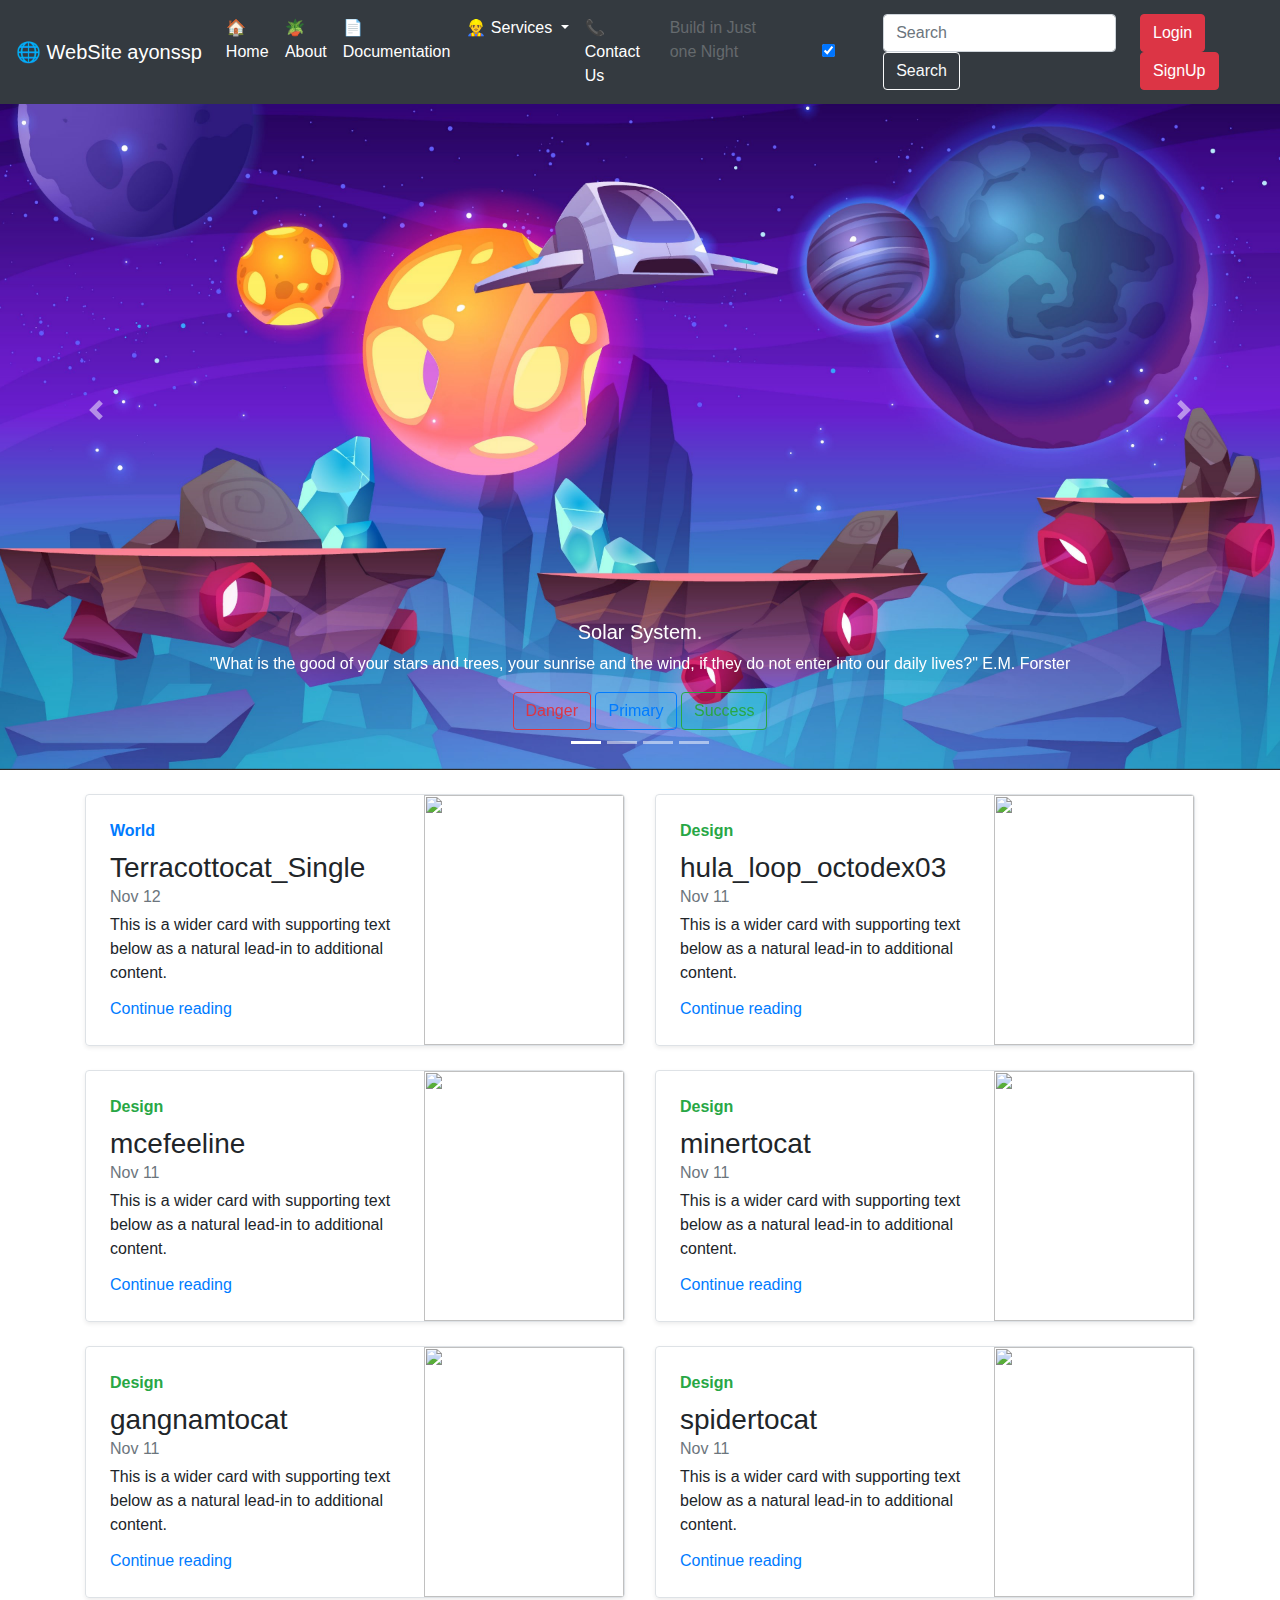
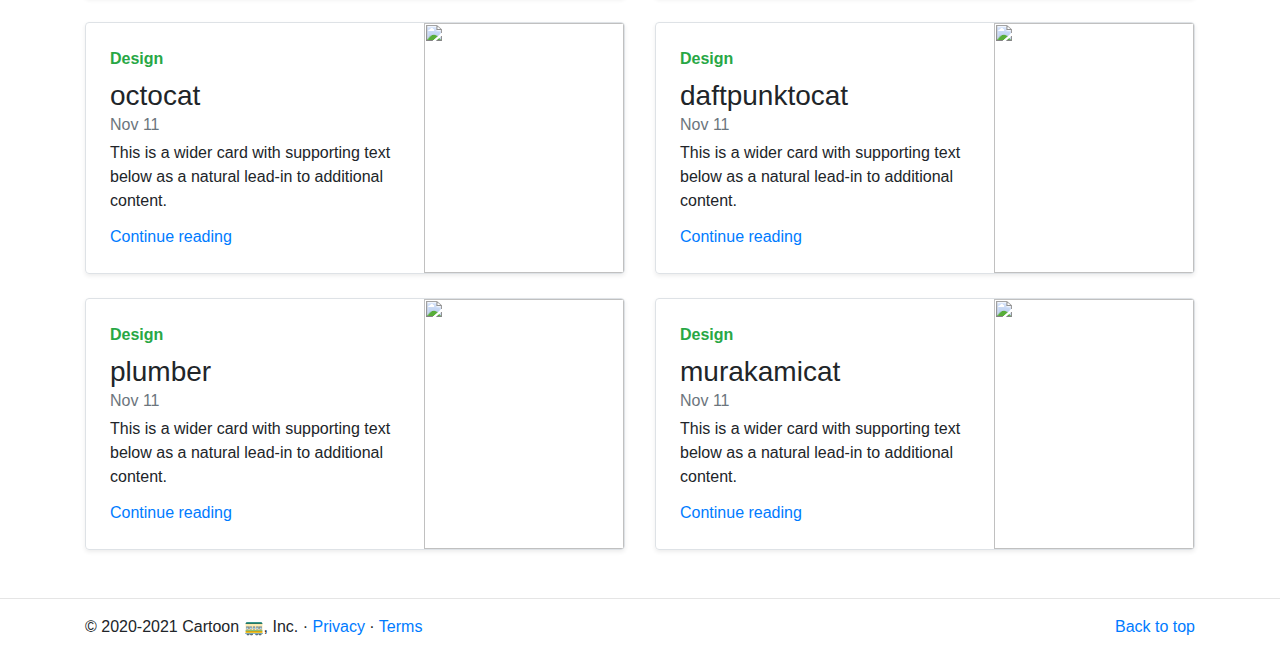
==== index.html @ f6e709a8 "Website is done" ====
<!doctype html>
<html lang="en">

<head>
  <meta charset="utf-8">
  <meta name="viewport" content="width=device-width, initial-scale=1">
  <title>Bootstrap demo</title>
  <link rel="stylesheet" href="https://stackpath.bootstrapcdn.com/bootstrap/4.5.2/css/bootstrap.min.css"
    integrity="sha384-JcKb8q3iqJ61gNV9KGb8thSsNjpSL0n8PARn9HuZOnIxN0hoP+VmmDGMN5t9UJ0Z" crossorigin="anonymous" />
  <script src="https://code.jquery.com/jquery-3.5.1.slim.min.js"
    integrity="sha384-DfXdz2htPH0lsSSs5nCTpuj/zy4C+OGpamoFVy38MVBnE+IbbVYUew+OrCXaRkfj"
    crossorigin="anonymous"></script>
  <script src="https://cdn.jsdelivr.net/npm/popper.js@1.16.1/dist/umd/popper.min.js"
    integrity="sha384-9/reFTGAW83EW2RDu2S0VKaIzap3H66lZH81PoYlFhbGU+6BZp6G7niu735Sk7lN"
    crossorigin="anonymous"></script>
  <script src="https://stackpath.bootstrapcdn.com/bootstrap/4.5.2/js/bootstrap.min.js"
    integrity="sha384-B4gt1jrGC7Jh4AgTPSdUtOBvfO8shuf57BaghqFfPlYxofvL8/KUEfYiJOMMV+rV"
    crossorigin="anonymous"></script>


  <!-- extra -->
  <link href="https://cdn.jsdelivr.net/gh/gitbrent/bootstrap4-toggle@3.6.1/css/bootstrap4-toggle.min.css"
    rel="stylesheet">
  <script src="https://cdn.jsdelivr.net/gh/gitbrent/bootstrap4-toggle@3.6.1/js/bootstrap4-toggle.min.js"></script>



</head>

<body>

  <nav class="navbar navbar-expand-lg fixed-top navbar-dark bg-dark">
    <a class="navbar-brand" href="https://linktr.ee/AYON_SSP">🌐 WebSite ayonssp </a>
    <button class="navbar-toggler" type="button" data-toggle="collapse" data-target="#navbarSupportedContent"
      aria-controls="navbarSupportedContent" aria-expanded="false" aria-label="Toggle navigation">
      <span class="navbar-toggler-icon"></span>
    </button>

    <div class="collapse navbar-collapse" id="navbarSupportedContent">
      <ul class="navbar-nav mr-auto">
        <li class="nav-item active">
          <a class="nav-link" href="#">🏠 Home <span class="sr-only">(current)</span></a>
        </li>
        <li class="nav-item active">
          <a class="nav-link" href="/about.html">🪴 About </a>
        </li>
        </li>
        <li class="nav-item active">
          <a class="nav-link" href="/docs">📄 Documentation </a>
        </li>
        <li class="nav-item dropdown active">
          <a class="nav-link dropdown-toggle" href="#" id="navbarDropdown" role="button" data-toggle="dropdown"
            aria-haspopup="true" aria-expanded="false">
            👷‍♂️ Services
          </a>
          <div class="dropdown-menu" aria-labelledby="navbarDropdown">
            <a class="dropdown-item" href="/services"> Freelancing </a>
            <a class="dropdown-item" href="#">Another action</a>
            <div class="dropdown-divider"></div>
            <a class="dropdown-item" href="#">Something else here</a>
          </div>
        </li>
        <li class="nav-item active">
          <a class="nav-link" href="/contact.html">📞 Contact Us </a>
        </li>
        <li class="nav-item">
          <a class="nav-link disabled" href="/contact" tabindex="-1" aria-disabled="true"> Build in Just one
            Night </a>
        </li>
        <li class="nav-item">
        </li>
      </ul>
      <div class="custom-control custom-switch mr-5">
        <input id="chkToggle2" type="checkbox" checked data-toggle="toggle" data-onstyle="outline-light"
          data-offstyle="outline-dark" data-style="border">
      </div>
      <form class="form-inline my-2 my-lg-0">
        <input class="form-control mr-sm-2" type="search" placeholder="Search" aria-label="Search">
        <button class="btn btn-outline-light my-2 my-sm-0" type="submit">Search</button>
      </form>
      <div class="mx-2">
        <button class="btn btn-danger" data-toggle="modal" data-target="#loginModal">Login</button>
        <button class="btn btn-danger" data-toggle="modal" data-target="#signupModal">SignUp</button>
      </div>
    </div>
  </nav>

  <div style="height: 50px;"></div>


  <!-- Login Modal -->
  <div class="modal fade" id="loginModal" tabindex="-1" role="dialog" aria-labelledby="loginModalLabel"
    aria-hidden="true">
    <div class="modal-dialog" role="document">
      <div class="modal-content">
        <div class="modal-header">
          <h5 class="modal-title" id="exampleModalLabel">Login to iCoder</h5>
          <button type="button" class="close" data-dismiss="modal" aria-label="Close">
            <span aria-hidden="true">&times;</span>
          </button>
        </div>
        <div class="modal-body">
          <form>
            <div class="form-group">
              <label for="exampleInputEmail1">Email address</label>
              <input type="email" class="form-control" id="exampleInputEmail1" aria-describedby="emailHelp">
              <small id="emailHelp" class="form-text text-muted">We'll never share your email with anyone else.</small>
            </div>
            <div class="form-group">
              <label for="exampleInputPassword1">Password</label>
              <input type="password" class="form-control" id="exampleInputPassword1">
            </div>
            <div class="form-group form-check">
              <input type="checkbox" class="form-check-input" id="exampleCheck1">
              <label class="form-check-label" for="exampleCheck1">Check me out</label>
            </div>
            <button type="submit" class="btn btn-primary">Login</button>
          </form>
        </div>
        <div class="modal-footer">
          <button type="button" class="btn btn-secondary" data-dismiss="modal">Close</button>
        </div>
      </div>
    </div>
  </div>


  <!-- Sign Up Modal -->
  <div class="modal fade" id="signupModal" tabindex="-1" role="dialog" aria-labelledby="signupModalLabel"
    aria-hidden="true">
    <div class="modal-dialog" role="document">
      <div class="modal-content">
        <div class="modal-header">
          <h5 class="modal-title" id="exampleModalLabel">Get an iCoder Account</h5>
          <button type="button" class="close" data-dismiss="modal" aria-label="Close">
            <span aria-hidden="true">&times;</span>
          </button>
        </div>
        <div class="modal-body">
          <form>
            <div class="form-group">
              <label for="exampleInputEmail1">Email address</label>
              <input type="email" class="form-control" id="exampleInputEmail1" aria-describedby="emailHelp">
              <small id="emailHelp" class="form-text text-muted">We'll never share your email with anyone else.</small>
            </div>
            <div class="form-group">
              <label for="exampleInputPassword1">Password</label>
              <input type="password" class="form-control" id="exampleInputPassword1">
            </div>
            <div class="form-group">
              <label for="cexampleInputPassword1">Confirm Password</label>
              <input type="password" class="form-control" id="cexampleInputPassword1">
            </div>

            <button type="submit" class="btn btn-primary">Creat Account</button>
          </form>
        </div>
        <div class="modal-footer">
          <button type="button" class="btn btn-secondary" data-dismiss="modal">Close</button>
        </div>
      </div>
    </div>
  </div>




  <div id="carouselExampleCaptions" class="carousel slide carousel-fade" data-ride="carousel">
    <ol class="carousel-indicators">
      <li data-target="#carouselExampleCaptions" data-slide-to="0" class="active"></li>
      <li data-target="#carouselExampleCaptions" data-slide-to="1"></li>
      <li data-target="#carouselExampleCaptions" data-slide-to="2"></li>
      <li data-target="#carouselExampleCaptions" data-slide-to="3"></li>
    </ol>
    <div class="carousel-inner">
      <div class="carousel-item active">
        <img src="images/a1.png" style="max-width: 100%;" class="d-block w-100" alt="...">
        <div class="carousel-caption d-none d-md-block">
          <h5>Solar System.</h5>
          <p>"What is the good of your stars and trees, your sunrise and the wind, if they do not enter into our daily
            lives?" E.M. Forster</p>
          <button type="button" class="btn btn-outline-danger">Danger</button>
          <button type="button" class="btn btn-outline-primary">Primary</button>
          <button type="button" class="btn btn-outline-success">Success</button>
        </div>
      </div>
      <div class="carousel-item">
        <img src="images/a2.png" style="max-width: 100%;" class="d-block w-100" alt="...">
        <div class="carousel-caption d-none d-md-block">
          <h5>Stars.</h5>
          <p>"The tree which moves some to tears of joy is in the eyes of others only a green thing which stands in the
            way. Some see nature all ridicule and deformity, and by these I shall not regulate my propositions. And some
            see no nature at all. But to the eyes of the man of imagination, nature is imagination itself." William
            Blake</p>
          <button type="button" class="btn btn-outline-danger">Danger</button>
          <button type="button" class="btn btn-outline-primary">Primary</button>
          <button type="button" class="btn btn-outline-success">Success</button>
        </div>
      </div>
      <div class="carousel-item">
        <img src="images/a3.png" style="max-width: 100%;" class="d-block w-100" alt="...">
        <div class="carousel-caption d-none d-md-block">
          <h5>Galaxies</h5>
          <p>No one is dumb who is curious. The people who don't ask questions remain clueless throughout their lives.
          </p>
          <button type="button" class="btn btn-outline-danger">Danger</button>
          <button type="button" class="btn btn-outline-primary">Primary</button>
          <button type="button" class="btn btn-outline-success">Success</button>
        </div>
      </div>
      <div class="carousel-item">
        <img src="images/a4.png" style="max-width: 100%;" class="d-block w-100" alt="...">
        <div class="carousel-caption d-none d-md-block">
          <h5>Third slide label</h5>
          <p>You have to grow from the inside out. None can teach you, none can make you spiritual. There is no other
            teacher but your own soul.</p>
          <button type="button" class="btn btn-outline-danger">Danger</button>
          <button type="button" class="btn btn-outline-primary">Primary</button>
          <button type="button" class="btn btn-outline-success">Success</button>
        </div>
      </div>
    </div>
    <a class="carousel-control-prev" href="#carouselExampleCaptions" role="button" data-slide="prev">
      <span class="carousel-control-prev-icon" aria-hidden="true"></span>
      <span class="sr-only">Previous</span>
    </a>
    <a class="carousel-control-next" href="#carouselExampleCaptions" role="button" data-slide="next">
      <span class="carousel-control-next-icon" aria-hidden="true"></span>
      <span class="sr-only">Next</span>
    </a>
  </div>


  <div class="container">

    <div class="flexBoxPrac">
      <div class="row my-4">



        <div class="col-md-6">
          <div
            class="row no-gutters border rounded overflow-hidden flex-md-row mb-4 shadow-sm h-md-250 position-relative">
            <div class="col p-4 d-flex flex-column position-static">
              <strong class="d-inline-block mb-2 text-primary">World</strong>
              <h3 class="mb-0">Terracottocat_Single</h3>
              <div class="mb-1 text-muted">Nov 12</div>
              <p class="card-text mb-auto">This is a wider card with supporting text below as a natural lead-in to
                additional content.</p>
              <a href="#" class="stretched-link">Continue reading</a>
            </div>
            <div class="col-auto d-none d-lg-block">
              <img src="https://octodex.github.com/images/Terracottocat_Single.png" alt="" class="bd-placeholder-img"
                width="200" height="250">
            </div>
          </div>
        </div>


        <div class="col-md-6">
          <div
            class="row no-gutters border rounded overflow-hidden flex-md-row mb-4 shadow-sm h-md-250 position-relative">
            <div class="col p-4 d-flex flex-column position-static">
              <strong class="d-inline-block mb-2 text-success">Design</strong>
              <h3 class="mb-0">hula_loop_octodex03</h3>
              <div class="mb-1 text-muted">Nov 11</div>
              <p class="mb-auto">This is a wider card with supporting text below as a natural lead-in to additional
                content.</p>
              <a href="#" class="stretched-link">Continue reading</a>
            </div>
            <div class="col-auto d-none d-lg-block">
              <img src="https://octodex.github.com/images/hula_loop_octodex03.gif" alt="" class="bd-placeholder-img"
                width="200" height="250">
            </div>
          </div>
        </div>


        <div class="col-md-6">
          <div
            class="row no-gutters border rounded overflow-hidden flex-md-row mb-4 shadow-sm h-md-250 position-relative">
            <div class="col p-4 d-flex flex-column position-static">
              <strong class="d-inline-block mb-2 text-success">Design</strong>
              <h3 class="mb-0">mcefeeline</h3>
              <div class="mb-1 text-muted">Nov 11</div>
              <p class="mb-auto">This is a wider card with supporting text below as a natural lead-in to additional
                content.</p>
              <a href="#" class="stretched-link">Continue reading</a>
            </div>
            <div class="col-auto d-none d-lg-block">
              <img src="https://octodex.github.com/images/mcefeeline.jpg" alt="" class="bd-placeholder-img" width="200"
                height="250">
            </div>
          </div>
        </div>


        <div class="col-md-6">
          <div
            class="row no-gutters border rounded overflow-hidden flex-md-row mb-4 shadow-sm h-md-250 position-relative">
            <div class="col p-4 d-flex flex-column position-static">
              <strong class="d-inline-block mb-2 text-success">Design</strong>
              <h3 class="mb-0">minertocat</h3>
              <div class="mb-1 text-muted">Nov 11</div>
              <p class="mb-auto">This is a wider card with supporting text below as a natural lead-in to additional
                content.</p>
              <a href="#" class="stretched-link">Continue reading</a>
            </div>
            <div class="col-auto d-none d-lg-block">
              <img src="https://octodex.github.com/images/minertocat.png" alt="" class="bd-placeholder-img" width="200"
                height="250">
            </div>
          </div>
        </div>



        <div class="col-md-6">
          <div
            class="row no-gutters border rounded overflow-hidden flex-md-row mb-4 shadow-sm h-md-250 position-relative">
            <div class="col p-4 d-flex flex-column position-static">
              <strong class="d-inline-block mb-2 text-success">Design</strong>
              <h3 class="mb-0">gangnamtocat</h3>
              <div class="mb-1 text-muted">Nov 11</div>
              <p class="mb-auto">This is a wider card with supporting text below as a natural lead-in to additional
                content.</p>
              <a href="#" class="stretched-link">Continue reading</a>
            </div>
            <div class="col-auto d-none d-lg-block">
              <img src="https://octodex.github.com/images/gangnamtocat.png" alt="" class="bd-placeholder-img"
                width="200" height="250">
            </div>
          </div>
        </div>


        <div class="col-md-6">
          <div
            class="row no-gutters border rounded overflow-hidden flex-md-row mb-4 shadow-sm h-md-250 position-relative">
            <div class="col p-4 d-flex flex-column position-static">
              <strong class="d-inline-block mb-2 text-success">Design</strong>
              <h3 class="mb-0">spidertocat</h3>
              <div class="mb-1 text-muted">Nov 11</div>
              <p class="mb-auto">This is a wider card with supporting text below as a natural lead-in to additional
                content.</p>
              <a href="#" class="stretched-link">Continue reading</a>
            </div>
            <div class="col-auto d-none d-lg-block">
              <img src="https://octodex.github.com/images/spidertocat.png" alt="" class="bd-placeholder-img" width="200"
                height="250">
            </div>
          </div>
        </div>


        <div class="col-md-6">
          <div
            class="row no-gutters border rounded overflow-hidden flex-md-row mb-4 shadow-sm h-md-250 position-relative">
            <div class="col p-4 d-flex flex-column position-static">
              <strong class="d-inline-block mb-2 text-success">Design</strong>
              <h3 class="mb-0">octocat</h3>
              <div class="mb-1 text-muted">Nov 11</div>
              <p class="mb-auto">This is a wider card with supporting text below as a natural lead-in to additional
                content.</p>
              <a href="#" class="stretched-link">Continue reading</a>
            </div>
            <div class="col-auto d-none d-lg-block">
              <img src="https://octodex.github.com/images/octocat-de-los-muertos.jpg" alt="" class="bd-placeholder-img"
                width="200" height="250">
            </div>
          </div>
        </div>


        <div class="col-md-6">
          <div
            class="row no-gutters border rounded overflow-hidden flex-md-row mb-4 shadow-sm h-md-250 position-relative">
            <div class="col p-4 d-flex flex-column position-static">
              <strong class="d-inline-block mb-2 text-success">Design</strong>
              <h3 class="mb-0">daftpunktocat</h3>
              <div class="mb-1 text-muted">Nov 11</div>
              <p class="mb-auto">This is a wider card with supporting text below as a natural lead-in to additional
                content.</p>
              <a href="#" class="stretched-link">Continue reading</a>
            </div>
            <div class="col-auto d-none d-lg-block">
              <img src="https://octodex.github.com/images/daftpunktocat-guy.gif" alt="" class="bd-placeholder-img"
                width="200" height="250">
            </div>
          </div>
        </div>


        <div class="col-md-6">
          <div
            class="row no-gutters border rounded overflow-hidden flex-md-row mb-4 shadow-sm h-md-250 position-relative">
            <div class="col p-4 d-flex flex-column position-static">
              <strong class="d-inline-block mb-2 text-success">Design</strong>
              <h3 class="mb-0">plumber</h3>
              <div class="mb-1 text-muted">Nov 11</div>
              <p class="mb-auto">This is a wider card with supporting text below as a natural lead-in to additional
                content.</p>
              <a href="#" class="stretched-link">Continue reading</a>
            </div>
            <div class="col-auto d-none d-lg-block">
              <img src="https://octodex.github.com/images/plumber.jpg" alt="" class="bd-placeholder-img" width="200"
                height="250">
            </div>
          </div>
        </div>



        <div class="col-md-6">
          <div
            class="row no-gutters border rounded overflow-hidden flex-md-row mb-4 shadow-sm h-md-250 position-relative">
            <div class="col p-4 d-flex flex-column position-static">
              <strong class="d-inline-block mb-2 text-success">Design</strong>
              <h3 class="mb-0">murakamicat</h3>
              <div class="mb-1 text-muted">Nov 11</div>
              <p class="mb-auto">This is a wider card with supporting text below as a natural lead-in to additional
                content.</p>
              <a href="#" class="stretched-link">Continue reading</a>
            </div>
            <div class="col-auto d-none d-lg-block">
              <img src="https://octodex.github.com/images/murakamicat.png" alt="" class="bd-placeholder-img" width="200"
                height="250">
            </div>
          </div>
        </div>















      </div>
    </div>
  </div>


  <hr>
  <footer class="container">
    <p class="float-right"><a href="#">Back to top</a></p>
    <p>© 2020-2021 Cartoon 🚃, Inc. · <a href="#">Privacy</a> · <a href="#">Terms</a></p>
  </footer>




  <script>
    $(function () {
      $('#chkToggle2').change(function () {
        if ($(this).prop('checked')) {
          document.getElementsByTagName('nav')[0].classList.replace('navbar-light', 'navbar-dark');
          document.getElementsByTagName('nav')[0].classList.replace('bg-light', 'bg-dark');
        } else {
          document.getElementsByTagName('nav')[0].classList.replace('navbar-dark', 'navbar-light');
          document.getElementsByTagName('nav')[0].classList.replace('bg-dark', 'bg-light');
          // $('nav').removeClass('navbar-dark');
          // $('nav').removeClass('bg-dark');
          // $('nav').addClass('navbar-light');
          // $('nav').addClass('bg-light');

        }
      })
    })
  </script>

</body>

</html>
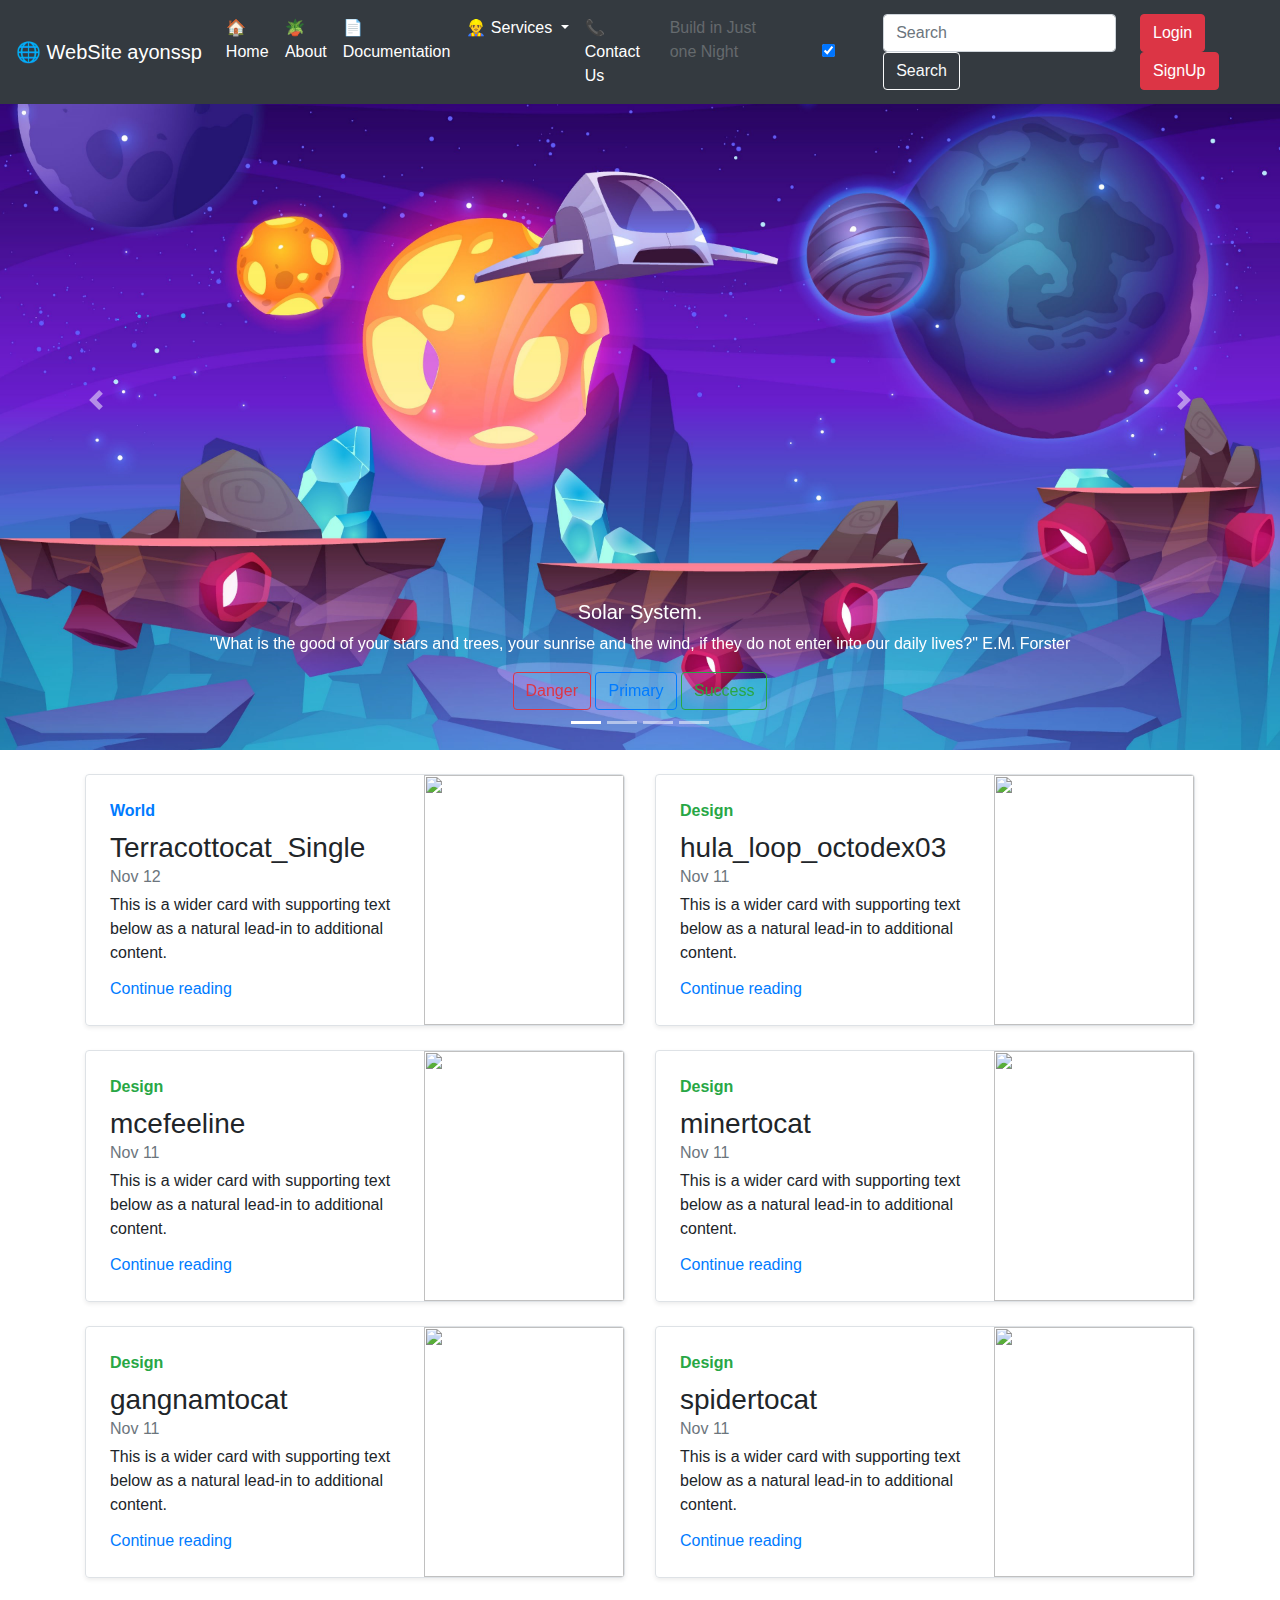
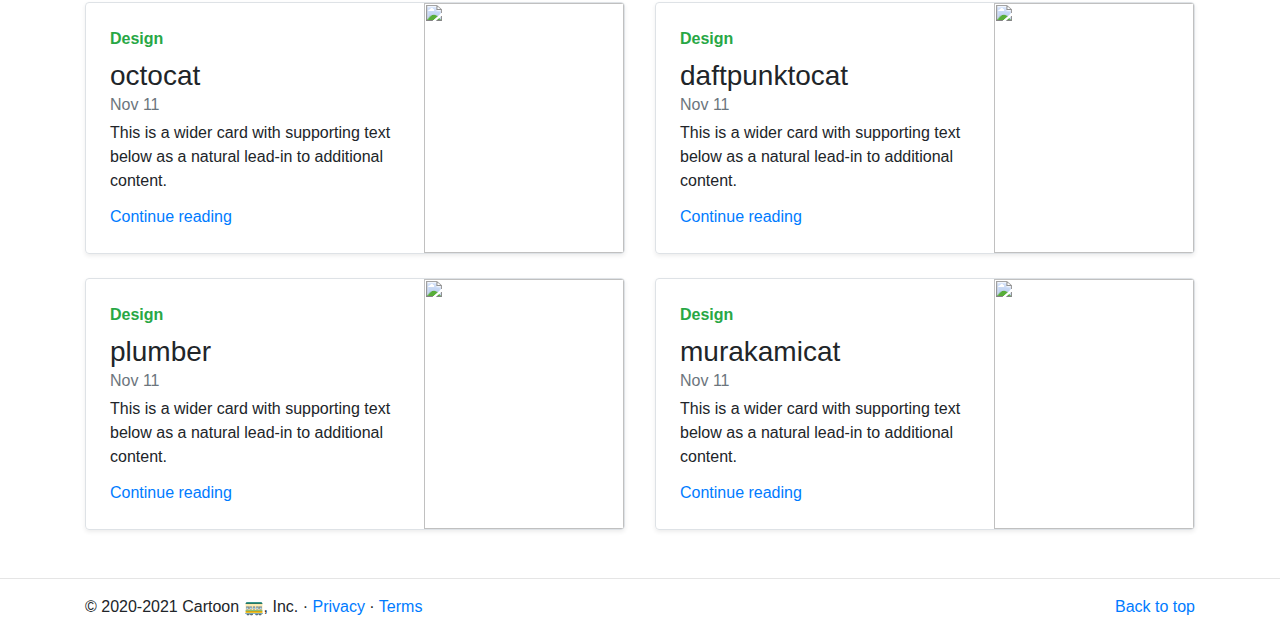
==== commit 7242da74: "carousel height Fix ✅`" ====
--- a/index.html
+++ b/index.html
@@ -24,7 +24,7 @@
   <script src="https://cdn.jsdelivr.net/gh/gitbrent/bootstrap4-toggle@3.6.1/js/bootstrap4-toggle.min.js"></script>
 
 
-
+  <link rel="stylesheet" href="index.css">
 </head>
 
 <body>
@@ -42,11 +42,11 @@
           <a class="nav-link" href="#">🏠 Home <span class="sr-only">(current)</span></a>
         </li>
         <li class="nav-item active">
-          <a class="nav-link" href="/about.html">🪴 About </a>
+          <a class="nav-link" href="/BSL1P1/about.html">🪴 About </a>
         </li>
         </li>
         <li class="nav-item active">
-          <a class="nav-link" href="/docs">📄 Documentation </a>
+          <a class="nav-link" href="/BSL1P1/docs">📄 Documentation </a>
         </li>
         <li class="nav-item dropdown active">
           <a class="nav-link dropdown-toggle" href="#" id="navbarDropdown" role="button" data-toggle="dropdown"
@@ -61,10 +61,10 @@
           </div>
         </li>
         <li class="nav-item active">
-          <a class="nav-link" href="/contact.html">📞 Contact Us </a>
+          <a class="nav-link" href="/BSL1P1/contact.html">📞 Contact Us </a>
         </li>
         <li class="nav-item">
-          <a class="nav-link disabled" href="/contact" tabindex="-1" aria-disabled="true"> Build in Just one
+          <a class="nav-link disabled" href="/BSL1P1/contact" tabindex="-1" aria-disabled="true"> Build in Just one
             Night </a>
         </li>
         <li class="nav-item">
@@ -163,71 +163,75 @@
   </div>
 
 
-
-
-  <div id="carouselExampleCaptions" class="carousel slide carousel-fade" data-ride="carousel">
-    <ol class="carousel-indicators">
-      <li data-target="#carouselExampleCaptions" data-slide-to="0" class="active"></li>
-      <li data-target="#carouselExampleCaptions" data-slide-to="1"></li>
-      <li data-target="#carouselExampleCaptions" data-slide-to="2"></li>
-      <li data-target="#carouselExampleCaptions" data-slide-to="3"></li>
-    </ol>
-    <div class="carousel-inner">
-      <div class="carousel-item active">
-        <img src="images/a1.png" style="max-width: 100%;" class="d-block w-100" alt="...">
-        <div class="carousel-caption d-none d-md-block">
-          <h5>Solar System.</h5>
-          <p>"What is the good of your stars and trees, your sunrise and the wind, if they do not enter into our daily
-            lives?" E.M. Forster</p>
-          <button type="button" class="btn btn-outline-danger">Danger</button>
-          <button type="button" class="btn btn-outline-primary">Primary</button>
-          <button type="button" class="btn btn-outline-success">Success</button>
-        </div>
-      </div>
-      <div class="carousel-item">
-        <img src="images/a2.png" style="max-width: 100%;" class="d-block w-100" alt="...">
-        <div class="carousel-caption d-none d-md-block">
-          <h5>Stars.</h5>
-          <p>"The tree which moves some to tears of joy is in the eyes of others only a green thing which stands in the
-            way. Some see nature all ridicule and deformity, and by these I shall not regulate my propositions. And some
-            see no nature at all. But to the eyes of the man of imagination, nature is imagination itself." William
-            Blake</p>
-          <button type="button" class="btn btn-outline-danger">Danger</button>
-          <button type="button" class="btn btn-outline-primary">Primary</button>
-          <button type="button" class="btn btn-outline-success">Success</button>
-        </div>
-      </div>
-      <div class="carousel-item">
-        <img src="images/a3.png" style="max-width: 100%;" class="d-block w-100" alt="...">
-        <div class="carousel-caption d-none d-md-block">
-          <h5>Galaxies</h5>
-          <p>No one is dumb who is curious. The people who don't ask questions remain clueless throughout their lives.
-          </p>
-          <button type="button" class="btn btn-outline-danger">Danger</button>
-          <button type="button" class="btn btn-outline-primary">Primary</button>
-          <button type="button" class="btn btn-outline-success">Success</button>
-        </div>
-      </div>
-      <div class="carousel-item">
-        <img src="images/a4.png" style="max-width: 100%;" class="d-block w-100" alt="...">
-        <div class="carousel-caption d-none d-md-block">
-          <h5>Third slide label</h5>
-          <p>You have to grow from the inside out. None can teach you, none can make you spiritual. There is no other
-            teacher but your own soul.</p>
-          <button type="button" class="btn btn-outline-danger">Danger</button>
-          <button type="button" class="btn btn-outline-primary">Primary</button>
-          <button type="button" class="btn btn-outline-success">Success</button>
-        </div>
-      </div>
+  <div class="con-carousel">
+
+
+    <div id="carouselExampleCaptions" class="carousel slide carousel-fade" data-ride="carousel">
+      <ol class="carousel-indicators">
+        <li data-target="#carouselExampleCaptions" data-slide-to="0" class="active"></li>
+        <li data-target="#carouselExampleCaptions" data-slide-to="1"></li>
+        <li data-target="#carouselExampleCaptions" data-slide-to="2"></li>
+        <li data-target="#carouselExampleCaptions" data-slide-to="3"></li>
+      </ol>
+      <div class="carousel-inner">
+        <div class="carousel-item active">
+          <img src="images/a1.png" style="max-width: 100%;" class="d-block w-100 carousel-height" alt="...">
+          <div class="carousel-caption d-none d-md-block">
+            <h5>Solar System.</h5>
+            <p>"What is the good of your stars and trees, your sunrise and the wind, if they do not enter into our daily
+              lives?" E.M. Forster</p>
+            <button type="button" class="btn btn-outline-danger">Danger</button>
+            <button type="button" class="btn btn-outline-primary">Primary</button>
+            <button type="button" class="btn btn-outline-success">Success</button>
+          </div>
+        </div>
+        <div class="carousel-item">
+          <img src="images/a2.png" style="max-width: 100%;" class="d-block w-100 carousel-height" alt="...">
+          <div class="carousel-caption d-none d-md-block">
+            <h5>Stars.</h5>
+            <p>"The tree which moves some to tears of joy is in the eyes of others only a green thing which stands in
+              the
+              way. Some see nature all ridicule and deformity, and by these I shall not regulate my propositions. And
+              some
+              see no nature at all. But to the eyes of the man of imagination, nature is imagination itself." William
+              Blake</p>
+            <button type="button" class="btn btn-outline-danger">Danger</button>
+            <button type="button" class="btn btn-outline-primary">Primary</button>
+            <button type="button" class="btn btn-outline-success">Success</button>
+          </div>
+        </div>
+        <div class="carousel-item">
+          <img src="images/a3.png" style="max-width: 100%;" class="d-block w-100 carousel-height" alt="...">
+          <div class="carousel-caption d-none d-md-block">
+            <h5>Galaxies</h5>
+            <p>No one is dumb who is curious. The people who don't ask questions remain clueless throughout their lives.
+            </p>
+            <button type="button" class="btn btn-outline-danger">Danger</button>
+            <button type="button" class="btn btn-outline-primary">Primary</button>
+            <button type="button" class="btn btn-outline-success">Success</button>
+          </div>
+        </div>
+        <div class="carousel-item">
+          <img src="images/a4.png" style="max-width: 100%;" class="d-block w-100 carousel-height" alt="...">
+          <div class="carousel-caption d-none d-md-block">
+            <h5>Third slide label</h5>
+            <p>You have to grow from the inside out. None can teach you, none can make you spiritual. There is no other
+              teacher but your own soul.</p>
+            <button type="button" class="btn btn-outline-danger">Danger</button>
+            <button type="button" class="btn btn-outline-primary">Primary</button>
+            <button type="button" class="btn btn-outline-success">Success</button>
+          </div>
+        </div>
+      </div>
+      <a class="carousel-control-prev" href="#carouselExampleCaptions" role="button" data-slide="prev">
+        <span class="carousel-control-prev-icon" aria-hidden="true"></span>
+        <span class="sr-only">Previous</span>
+      </a>
+      <a class="carousel-control-next" href="#carouselExampleCaptions" role="button" data-slide="next">
+        <span class="carousel-control-next-icon" aria-hidden="true"></span>
+        <span class="sr-only">Next</span>
+      </a>
     </div>
-    <a class="carousel-control-prev" href="#carouselExampleCaptions" role="button" data-slide="prev">
-      <span class="carousel-control-prev-icon" aria-hidden="true"></span>
-      <span class="sr-only">Previous</span>
-    </a>
-    <a class="carousel-control-next" href="#carouselExampleCaptions" role="button" data-slide="next">
-      <span class="carousel-control-next-icon" aria-hidden="true"></span>
-      <span class="sr-only">Next</span>
-    </a>
   </div>
 
 
--- a/index.css
+++ b/index.css
@@ -0,0 +1,19 @@
+.but-blure{
+    background-color: #fff;
+    border: 1px solid #ccc;
+    border-radius: 5px;
+    box-shadow: 0 0 5px #ccc;
+    color: #000;
+    cursor: pointer;
+    font-size: 16px;
+    font-weight: bold;
+    padding: 10px 20px;
+    text-decoration: none;
+    transition: all 0.3s ease 0s;
+}
+.carousel-height{
+    height: 700px;
+    object-fit: cover;
+
+
+}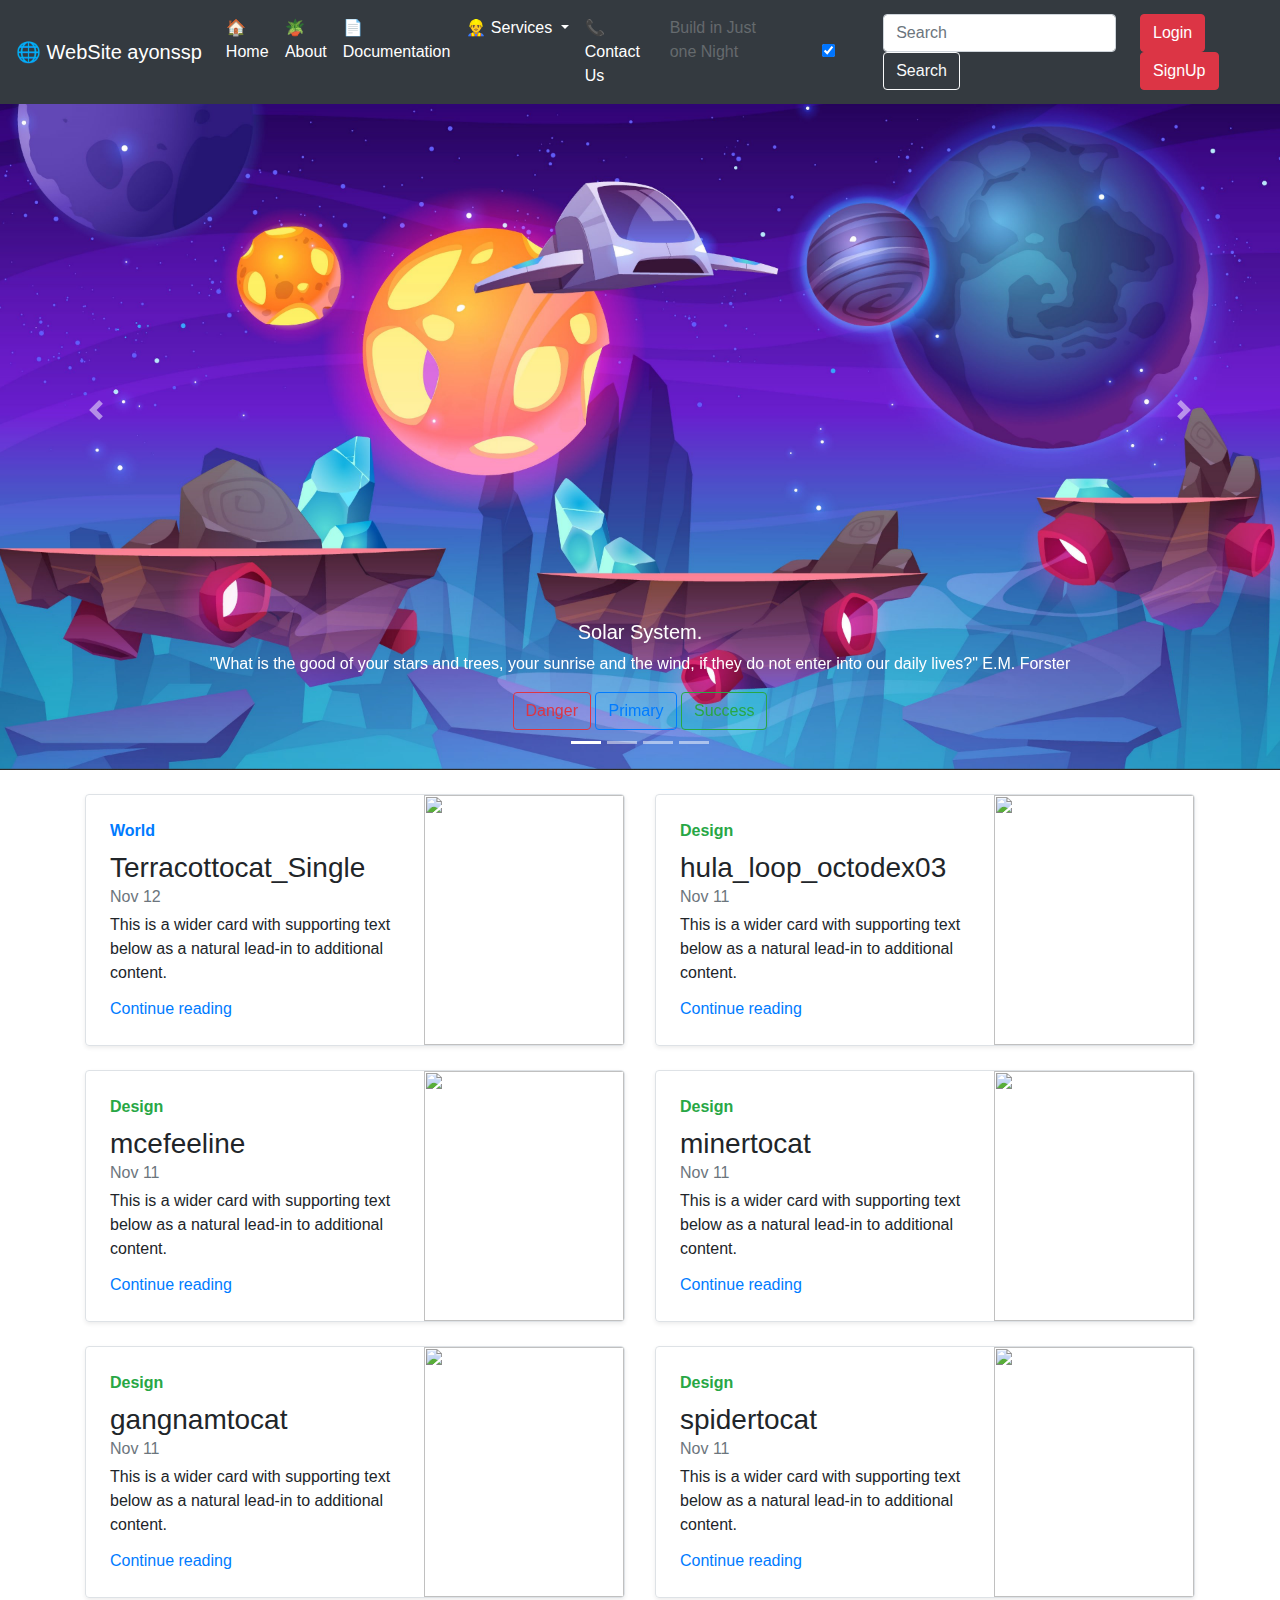
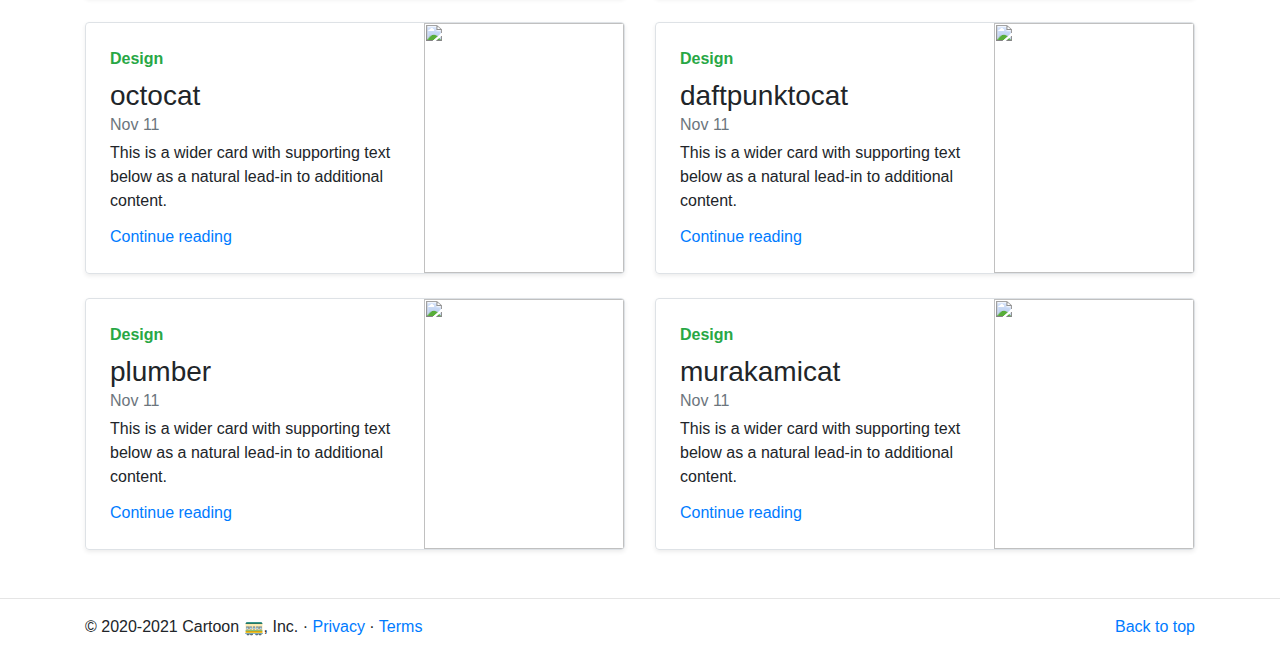
==== commit 8101b3ca: "Css Link Fix 🚃" ====
--- a/index.html
+++ b/index.html
@@ -24,7 +24,7 @@
   <script src="https://cdn.jsdelivr.net/gh/gitbrent/bootstrap4-toggle@3.6.1/js/bootstrap4-toggle.min.js"></script>
 
 
-  <link rel="stylesheet" href="index.css">
+  <link rel="stylesheet" href="/BSL1P1/index.css">
 </head>
 
 <body>
